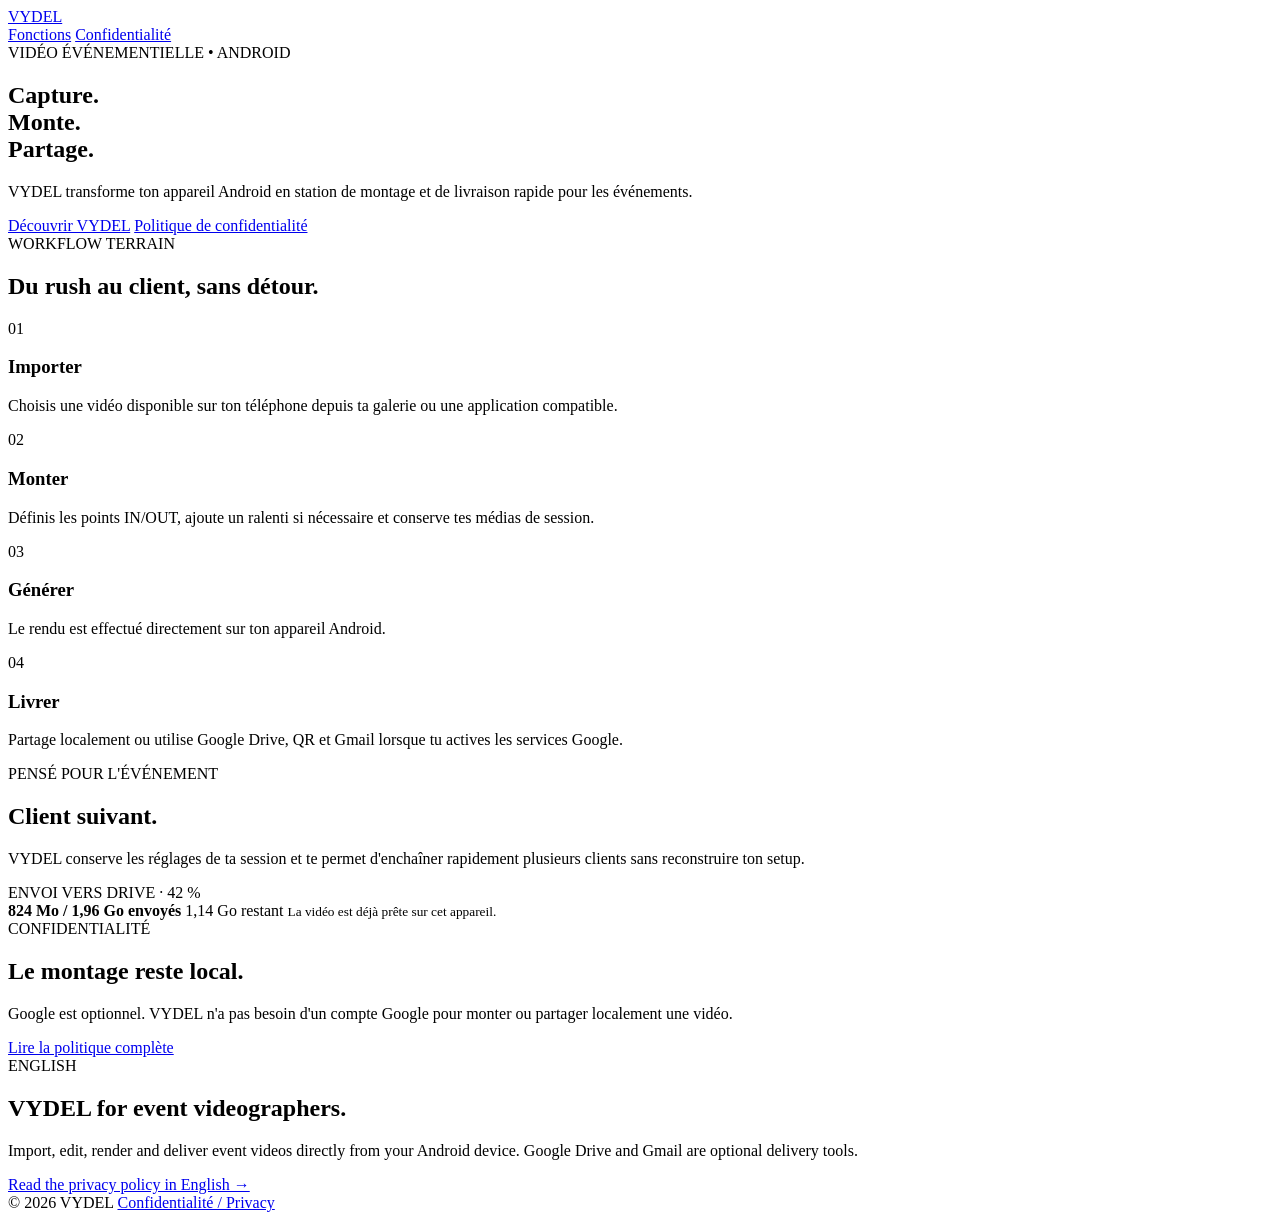
==== index.html @ 99737120 "Add VYDEL public homepage" ====
<!doctype html>
<html lang="fr">
<head>
  <meta charset="utf-8">
  <meta name="viewport" content="width=device-width,initial-scale=1">
  <meta name="theme-color" content="#F5F1E8">
  <meta name="description" content="VYDEL — Monte et livre tes vidéos événementielles directement sur Android.">
  <title>VYDEL — Capture • Monte • Partage</title>
  <link rel="stylesheet" href="style.css">
</head>
<body>
  <header class="site-header">
    <a class="brand" href="./">VYDEL</a>
    <nav>
      <a href="#features">Fonctions</a>
      <a href="privacy.html">Confidentialité</a>
    </nav>
  </header>

  <main>
    <section class="hero">
      <div class="eyebrow">VIDÉO ÉVÉNEMENTIELLE • ANDROID</div>
      <h1>Capture.<br>Monte.<br>Partage.</h1>
      <p class="lead">VYDEL transforme ton appareil Android en station de montage et de livraison rapide pour les événements.</p>
      <div class="hero-actions">
        <a class="button primary" href="#features">Découvrir VYDEL</a>
        <a class="button secondary" href="privacy.html">Politique de confidentialité</a>
      </div>
    </section>

    <section id="features" class="section">
      <div class="section-heading">
        <div class="eyebrow">WORKFLOW TERRAIN</div>
        <h2>Du rush au client, sans détour.</h2>
      </div>
      <div class="grid">
        <article class="card"><span>01</span><h3>Importer</h3><p>Choisis une vidéo disponible sur ton téléphone depuis ta galerie ou une application compatible.</p></article>
        <article class="card"><span>02</span><h3>Monter</h3><p>Définis les points IN/OUT, ajoute un ralenti si nécessaire et conserve tes médias de session.</p></article>
        <article class="card"><span>03</span><h3>Générer</h3><p>Le rendu est effectué directement sur ton appareil Android.</p></article>
        <article class="card"><span>04</span><h3>Livrer</h3><p>Partage localement ou utilise Google Drive, QR et Gmail lorsque tu actives les services Google.</p></article>
      </div>
    </section>

    <section class="section split">
      <div>
        <div class="eyebrow">PENSÉ POUR L'ÉVÉNEMENT</div>
        <h2>Client suivant.</h2>
        <p>VYDEL conserve les réglages de ta session et te permet d'enchaîner rapidement plusieurs clients sans reconstruire ton setup.</p>
      </div>
      <div class="status-card">
        <div class="status-title">ENVOI VERS DRIVE · 42 %</div>
        <div class="progress"><div></div></div>
        <strong>824 Mo / 1,96 Go envoyés</strong>
        <span>1,14 Go restant</span>
        <small>La vidéo est déjà prête sur cet appareil.</small>
      </div>
    </section>

    <section class="section privacy-callout">
      <div>
        <div class="eyebrow">CONFIDENTIALITÉ</div>
        <h2>Le montage reste local.</h2>
        <p>Google est optionnel. VYDEL n'a pas besoin d'un compte Google pour monter ou partager localement une vidéo.</p>
      </div>
      <a class="button secondary" href="privacy.html">Lire la politique complète</a>
    </section>

    <section class="section english">
      <div class="eyebrow">ENGLISH</div>
      <h2>VYDEL for event videographers.</h2>
      <p>Import, edit, render and deliver event videos directly from your Android device. Google Drive and Gmail are optional delivery tools.</p>
      <a class="text-link" href="privacy.html#english">Read the privacy policy in English →</a>
    </section>
  </main>

  <footer>
    <span>© 2026 VYDEL</span>
    <a href="privacy.html">Confidentialité / Privacy</a>
  </footer>
</body>
</html>
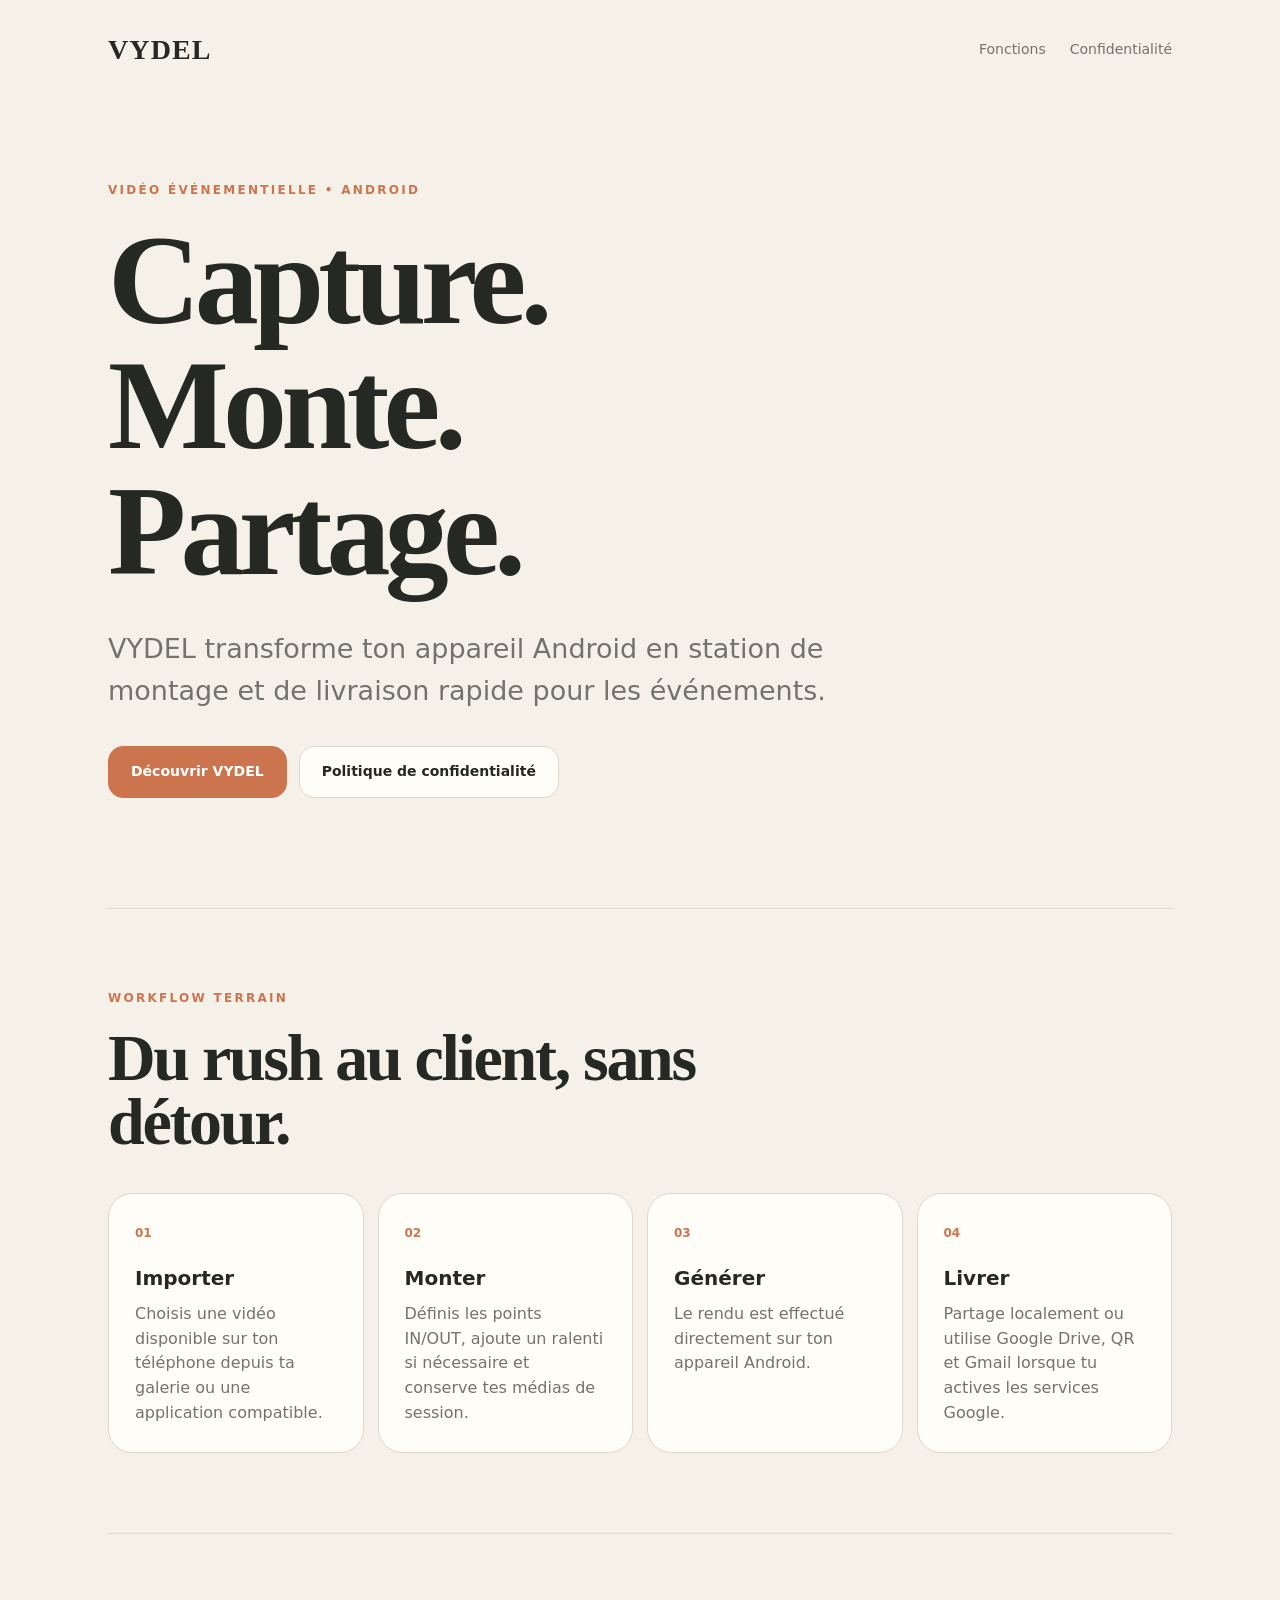
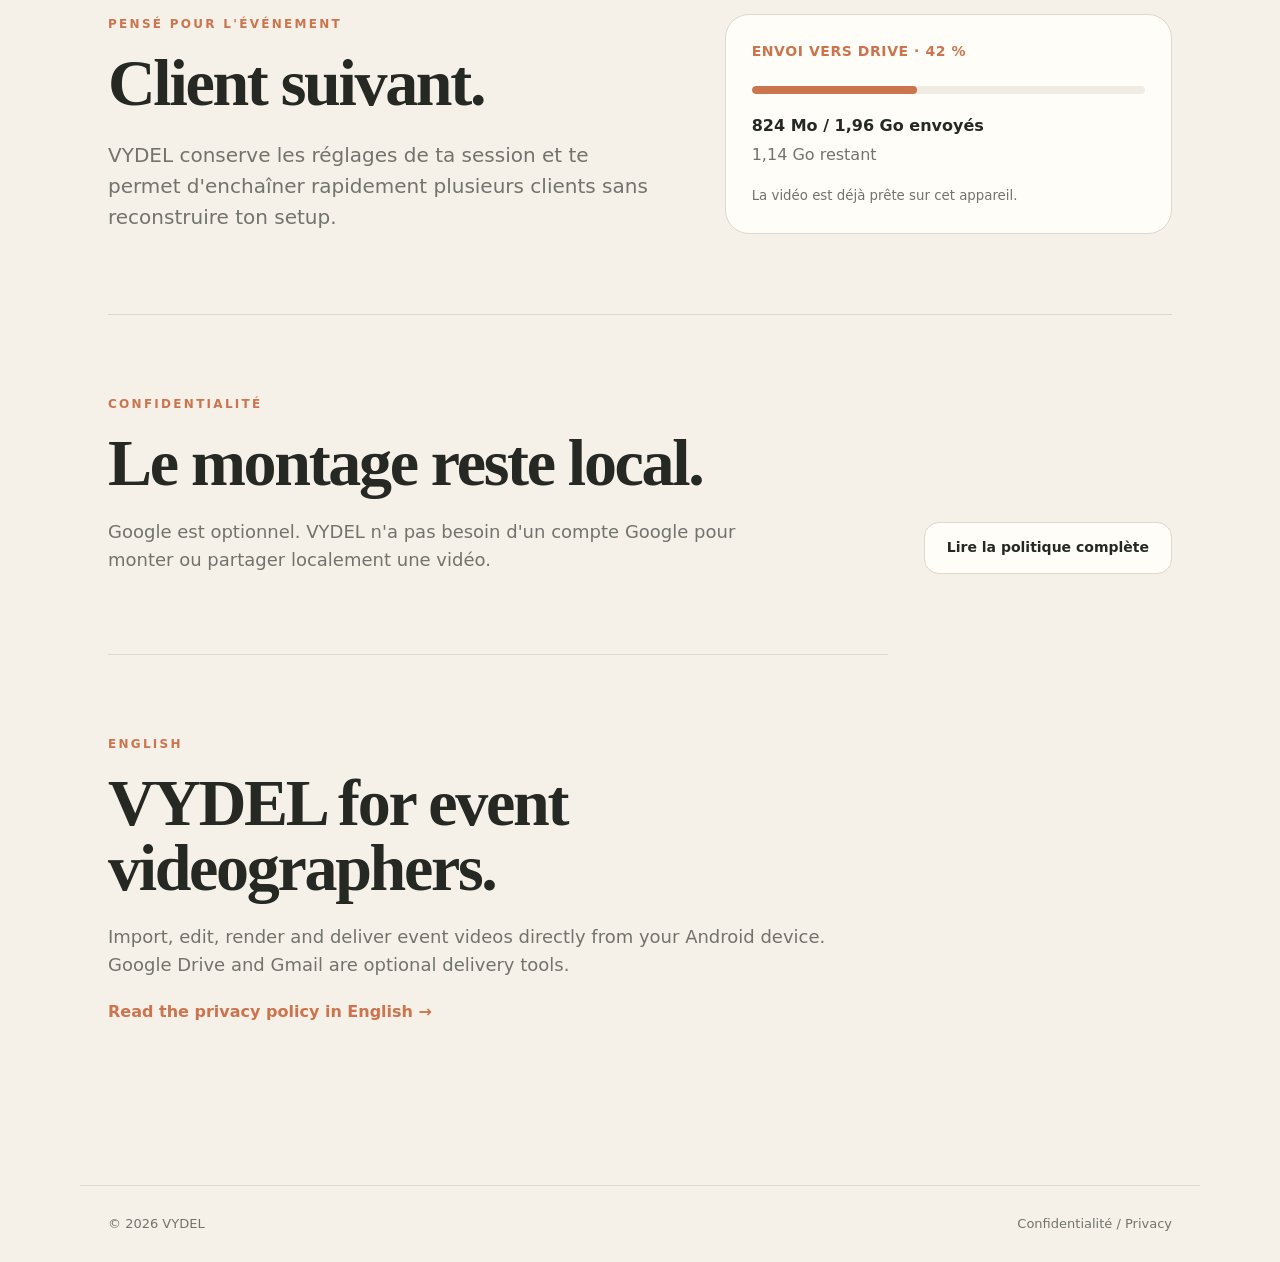
==== commit dac0cb42: "Add VYDEL logo and favicon to public homepage" ====
--- a/index.html
+++ b/index.html
@@ -6,11 +6,13 @@
   <meta name="theme-color" content="#F5F1E8">
   <meta name="description" content="VYDEL — Monte et livre tes vidéos événementielles directement sur Android.">
   <title>VYDEL — Capture • Monte • Partage</title>
+  <link rel="icon" type="image/png" href="assets/vydel-logo.png">
+  <link rel="apple-touch-icon" href="assets/vydel-logo.png">
   <link rel="stylesheet" href="style.css">
 </head>
 <body>
   <header class="site-header">
-    <a class="brand" href="./">VYDEL</a>
+    <a class="brand" href="./"><img src="assets/vydel-logo.png" alt=""><span>VYDEL</span></a>
     <nav>
       <a href="#features">Fonctions</a>
       <a href="privacy.html">Confidentialité</a>
--- a/style.css
+++ b/style.css
@@ -0,0 +1,2 @@
+:root{--bg:#f5f1e8;--surface:#fffdf8;--surface2:#f1ece3;--text:#252823;--muted:#72736d;--border:#ded7cb;--terra:#cc744e;--terra-soft:#f2ddd2;--sage:#67866e;--sage-soft:#e7efe6;--max:1120px}
+*{box-sizing:border-box}html{scroll-behavior:smooth}body{margin:0;background:var(--bg);color:var(--text);font-family:Inter,ui-sans-serif,system-ui,-apple-system,BlinkMacSystemFont,"Segoe UI",sans-serif;line-height:1.55}a{color:inherit;text-decoration:none}.site-header{max-width:var(--max);margin:auto;padding:28px 28px 10px;display:flex;align-items:center;justify-content:space-between}.brand{font-family:Georgia,"Times New Roman",serif;font-weight:700;font-size:28px;letter-spacing:.04em}nav{display:flex;gap:24px;color:var(--muted);font-size:14px}nav a:hover,.text-link:hover{color:var(--terra)}main{max-width:var(--max);margin:auto;padding:0 28px 80px}.hero{padding:100px 0 110px;max-width:850px}.eyebrow{font-size:12px;letter-spacing:.19em;font-weight:800;color:var(--terra);margin-bottom:18px}h1,h2{font-family:Georgia,"Times New Roman",serif;line-height:.98;margin:0}h1{font-size:clamp(60px,11vw,128px);letter-spacing:-.045em}h2{font-size:clamp(38px,6vw,66px);letter-spacing:-.035em}.lead{font-size:clamp(19px,2.7vw,27px);max-width:720px;color:var(--muted);margin:34px 0}.hero-actions{display:flex;gap:12px;flex-wrap:wrap}.button{display:inline-flex;min-height:52px;padding:0 22px;border-radius:15px;align-items:center;justify-content:center;font-weight:700;font-size:14px;border:1px solid var(--border)}.primary{background:var(--terra);border-color:var(--terra);color:#fff}.secondary{background:var(--surface)}.section{padding:80px 0;border-top:1px solid var(--border)}.section-heading{max-width:760px;margin-bottom:38px}.grid{display:grid;grid-template-columns:repeat(4,1fr);gap:14px}.card,.status-card,.legal-card{background:var(--surface);border:1px solid var(--border);border-radius:24px;padding:26px}.card span{color:var(--terra);font-weight:800;font-size:12px}.card h3{font-size:20px;margin:18px 0 8px}.card p,.split p,.english p,.privacy-callout p{color:var(--muted);margin:0}.split{display:grid;grid-template-columns:1.1fr .9fr;gap:70px;align-items:center}.split>div:first-child p{font-size:20px;margin-top:24px;max-width:600px}.status-title{font-size:14px;font-weight:800;color:var(--terra);letter-spacing:.04em}.progress{height:8px;background:var(--surface2);border-radius:999px;margin:20px 0 16px;overflow:hidden}.progress div{width:42%;height:100%;background:var(--terra);border-radius:999px}.status-card{display:flex;flex-direction:column;gap:4px}.status-card span,.status-card small{color:var(--muted)}.status-card small{margin-top:14px}.privacy-callout{display:flex;justify-content:space-between;align-items:end;gap:32px}.privacy-callout p{font-size:18px;max-width:650px;margin-top:22px}.english{max-width:780px}.english p{font-size:18px;margin:22px 0}.text-link{font-weight:700;color:var(--terra)}footer{max-width:var(--max);margin:auto;padding:28px;border-top:1px solid var(--border);display:flex;justify-content:space-between;color:var(--muted);font-size:13px}.legal{max-width:900px}.legal-head{padding:90px 0 32px}.legal-head h1{font-size:clamp(48px,8vw,78px)}.legal-head p{color:var(--muted)}.legal-card{padding:36px}.legal-card h2{font-size:28px;line-height:1.15;margin:34px 0 10px}.legal-card p{color:var(--muted)}.english-head{margin-top:30px}@media(max-width:820px){.site-header{padding:22px 20px 6px}nav{gap:14px}nav a:first-child{display:none}main{padding:0 20px 64px}.hero{padding:72px 0 84px}.grid{grid-template-columns:1fr 1fr}.split{grid-template-columns:1fr;gap:34px}.privacy-callout{align-items:flex-start;flex-direction:column}.legal-card{padding:24px}footer{padding:24px 20px;gap:18px;flex-direction:column}}@media(max-width:520px){.grid{grid-template-columns:1fr}.hero-actions{flex-direction:column}.button{width:100%}}
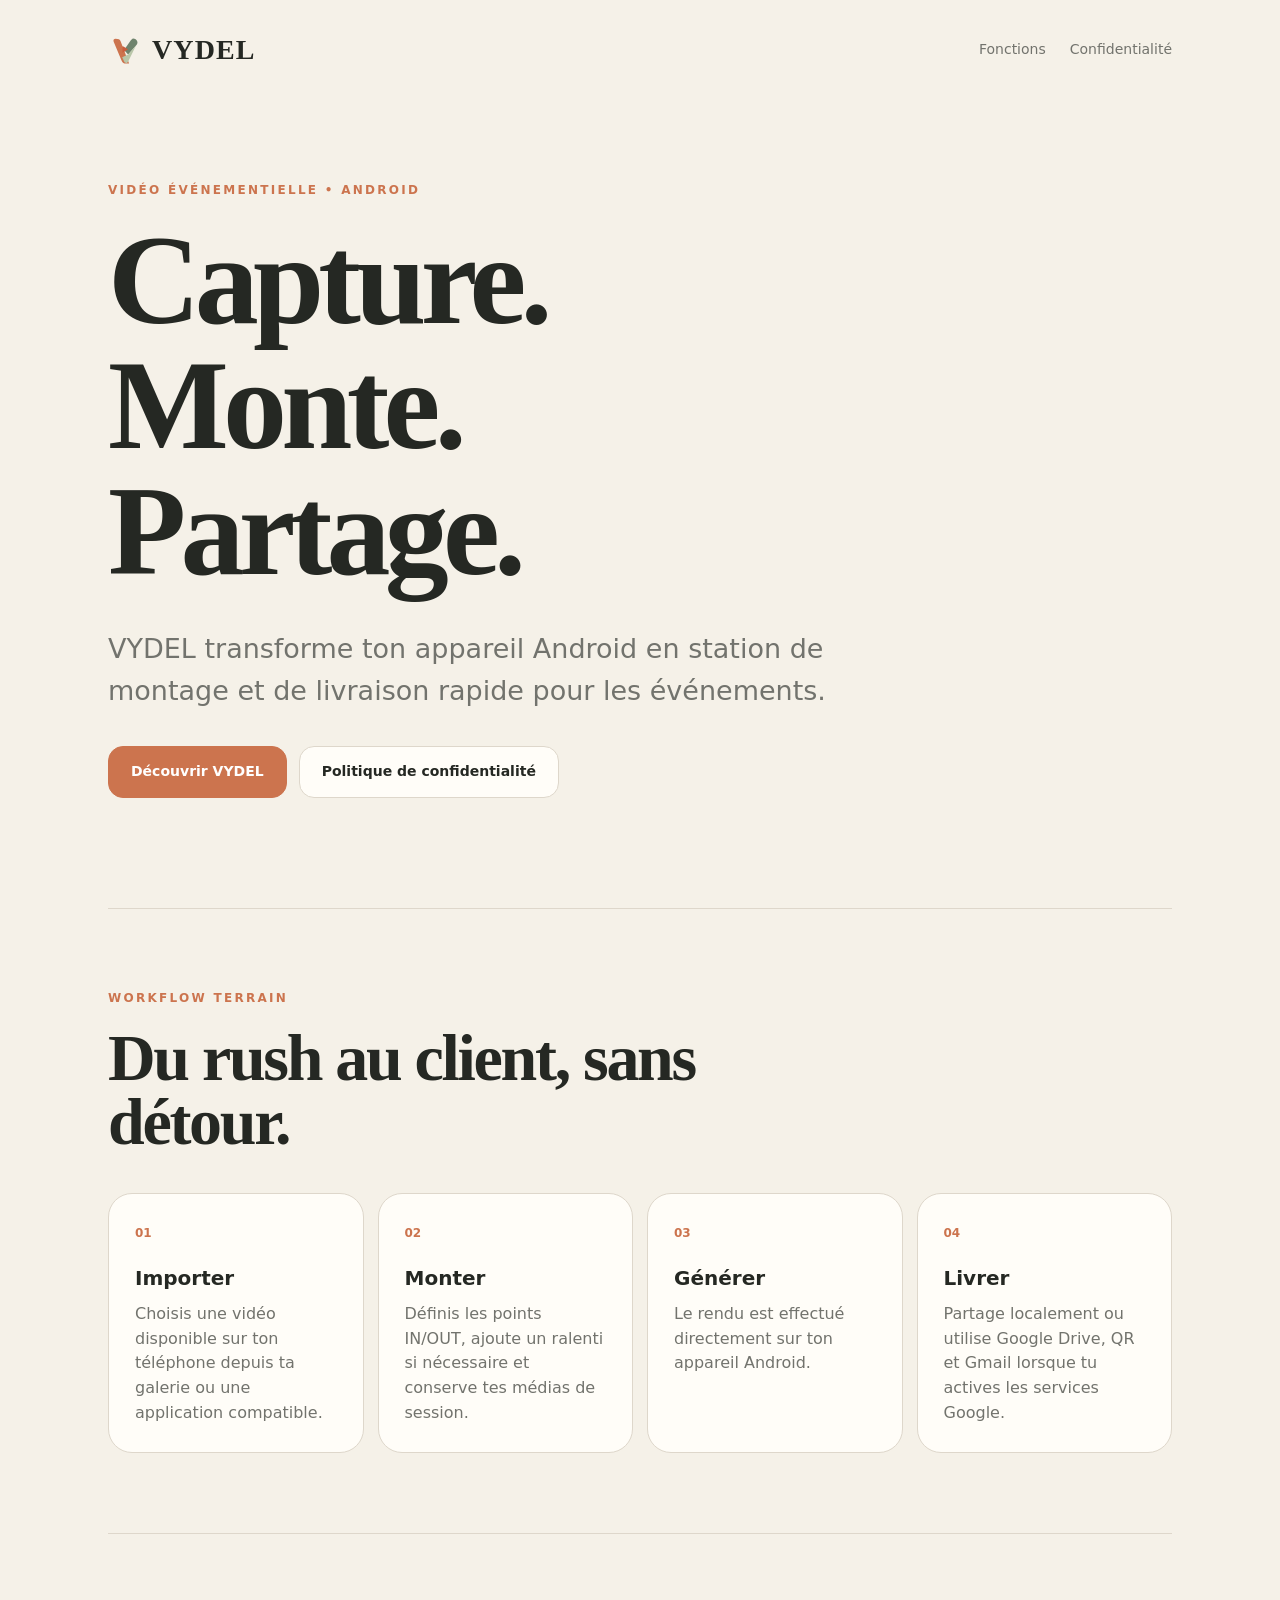
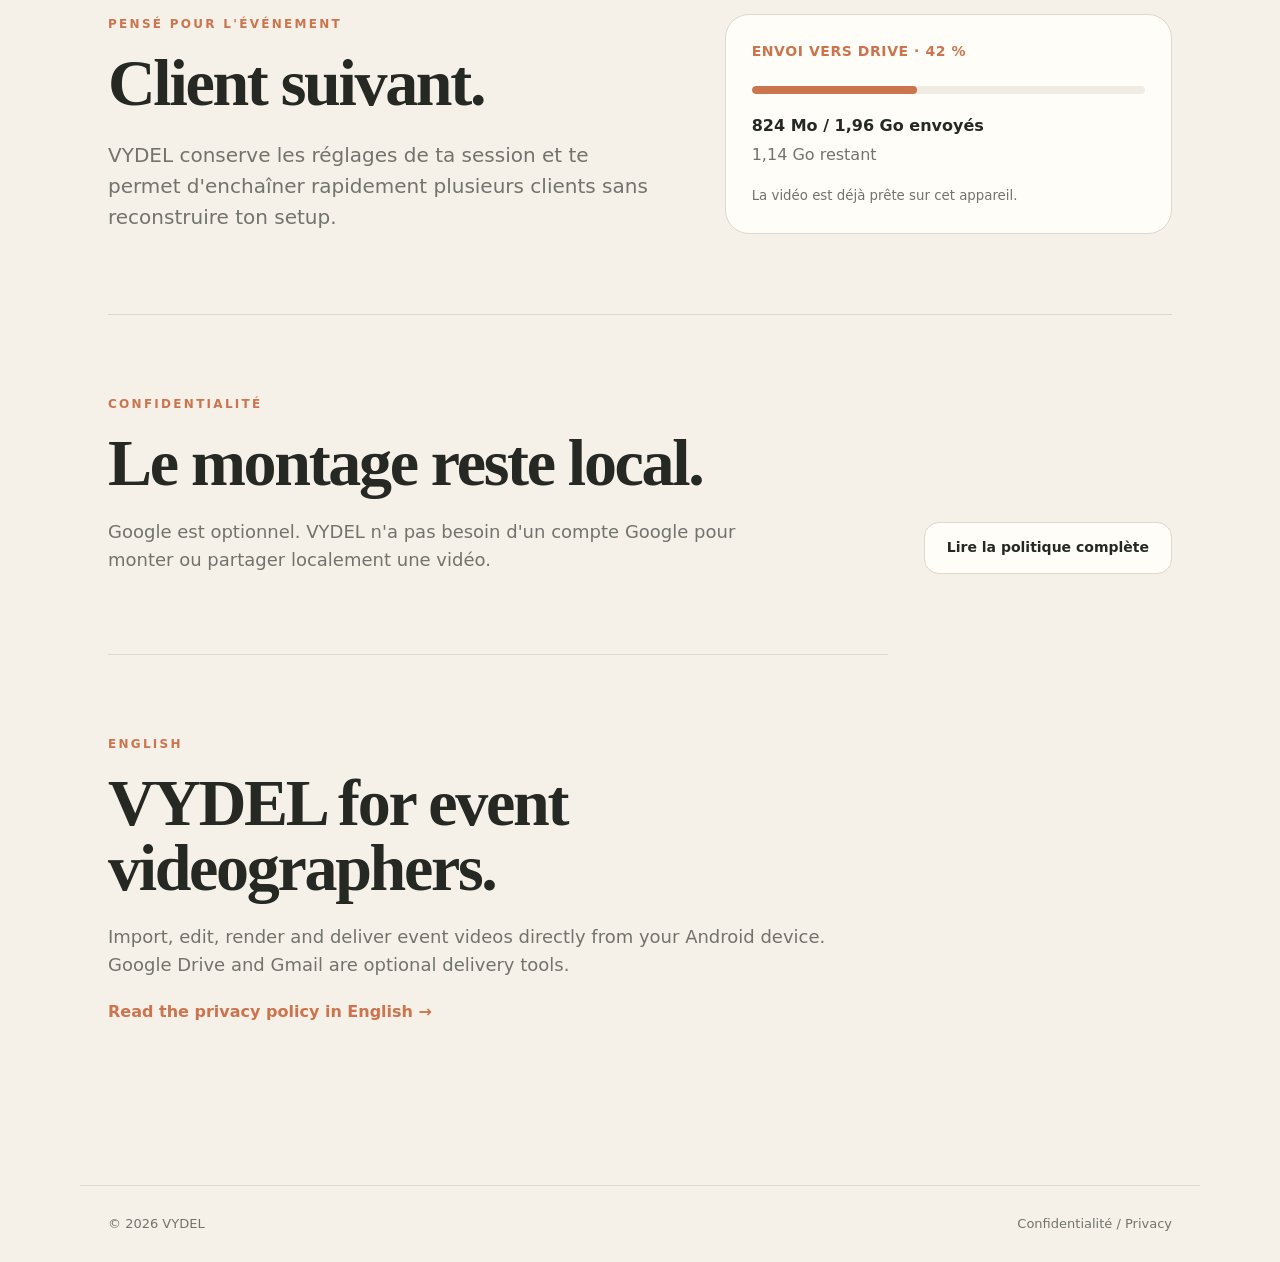
==== commit 432a3053: "Use visible SVG logo on VYDEL homepage" ====
--- a/index.html
+++ b/index.html
@@ -6,13 +6,13 @@
   <meta name="theme-color" content="#F5F1E8">
   <meta name="description" content="VYDEL — Monte et livre tes vidéos événementielles directement sur Android.">
   <title>VYDEL — Capture • Monte • Partage</title>
-  <link rel="icon" type="image/png" href="assets/vydel-logo.png">
-  <link rel="apple-touch-icon" href="assets/vydel-logo.png">
+  <link rel="icon" type="image/png" href="assets/vydel-logo.svg">
+  <link rel="apple-touch-icon" href="assets/vydel-logo.svg">
   <link rel="stylesheet" href="style.css">
 </head>
 <body>
   <header class="site-header">
-    <a class="brand" href="./"><img src="assets/vydel-logo.png" alt=""><span>VYDEL</span></a>
+    <a class="brand" href="./"><img src="assets/vydel-logo.svg" alt=""><span>VYDEL</span></a>
     <nav>
       <a href="#features">Fonctions</a>
       <a href="privacy.html">Confidentialité</a>
--- a/style.css
+++ b/style.css
@@ -1,2 +1,2 @@
 :root{--bg:#f5f1e8;--surface:#fffdf8;--surface2:#f1ece3;--text:#252823;--muted:#72736d;--border:#ded7cb;--terra:#cc744e;--terra-soft:#f2ddd2;--sage:#67866e;--sage-soft:#e7efe6;--max:1120px}
-*{box-sizing:border-box}html{scroll-behavior:smooth}body{margin:0;background:var(--bg);color:var(--text);font-family:Inter,ui-sans-serif,system-ui,-apple-system,BlinkMacSystemFont,"Segoe UI",sans-serif;line-height:1.55}a{color:inherit;text-decoration:none}.site-header{max-width:var(--max);margin:auto;padding:28px 28px 10px;display:flex;align-items:center;justify-content:space-between}.brand{font-family:Georgia,"Times New Roman",serif;font-weight:700;font-size:28px;letter-spacing:.04em}nav{display:flex;gap:24px;color:var(--muted);font-size:14px}nav a:hover,.text-link:hover{color:var(--terra)}main{max-width:var(--max);margin:auto;padding:0 28px 80px}.hero{padding:100px 0 110px;max-width:850px}.eyebrow{font-size:12px;letter-spacing:.19em;font-weight:800;color:var(--terra);margin-bottom:18px}h1,h2{font-family:Georgia,"Times New Roman",serif;line-height:.98;margin:0}h1{font-size:clamp(60px,11vw,128px);letter-spacing:-.045em}h2{font-size:clamp(38px,6vw,66px);letter-spacing:-.035em}.lead{font-size:clamp(19px,2.7vw,27px);max-width:720px;color:var(--muted);margin:34px 0}.hero-actions{display:flex;gap:12px;flex-wrap:wrap}.button{display:inline-flex;min-height:52px;padding:0 22px;border-radius:15px;align-items:center;justify-content:center;font-weight:700;font-size:14px;border:1px solid var(--border)}.primary{background:var(--terra);border-color:var(--terra);color:#fff}.secondary{background:var(--surface)}.section{padding:80px 0;border-top:1px solid var(--border)}.section-heading{max-width:760px;margin-bottom:38px}.grid{display:grid;grid-template-columns:repeat(4,1fr);gap:14px}.card,.status-card,.legal-card{background:var(--surface);border:1px solid var(--border);border-radius:24px;padding:26px}.card span{color:var(--terra);font-weight:800;font-size:12px}.card h3{font-size:20px;margin:18px 0 8px}.card p,.split p,.english p,.privacy-callout p{color:var(--muted);margin:0}.split{display:grid;grid-template-columns:1.1fr .9fr;gap:70px;align-items:center}.split>div:first-child p{font-size:20px;margin-top:24px;max-width:600px}.status-title{font-size:14px;font-weight:800;color:var(--terra);letter-spacing:.04em}.progress{height:8px;background:var(--surface2);border-radius:999px;margin:20px 0 16px;overflow:hidden}.progress div{width:42%;height:100%;background:var(--terra);border-radius:999px}.status-card{display:flex;flex-direction:column;gap:4px}.status-card span,.status-card small{color:var(--muted)}.status-card small{margin-top:14px}.privacy-callout{display:flex;justify-content:space-between;align-items:end;gap:32px}.privacy-callout p{font-size:18px;max-width:650px;margin-top:22px}.english{max-width:780px}.english p{font-size:18px;margin:22px 0}.text-link{font-weight:700;color:var(--terra)}footer{max-width:var(--max);margin:auto;padding:28px;border-top:1px solid var(--border);display:flex;justify-content:space-between;color:var(--muted);font-size:13px}.legal{max-width:900px}.legal-head{padding:90px 0 32px}.legal-head h1{font-size:clamp(48px,8vw,78px)}.legal-head p{color:var(--muted)}.legal-card{padding:36px}.legal-card h2{font-size:28px;line-height:1.15;margin:34px 0 10px}.legal-card p{color:var(--muted)}.english-head{margin-top:30px}@media(max-width:820px){.site-header{padding:22px 20px 6px}nav{gap:14px}nav a:first-child{display:none}main{padding:0 20px 64px}.hero{padding:72px 0 84px}.grid{grid-template-columns:1fr 1fr}.split{grid-template-columns:1fr;gap:34px}.privacy-callout{align-items:flex-start;flex-direction:column}.legal-card{padding:24px}footer{padding:24px 20px;gap:18px;flex-direction:column}}@media(max-width:520px){.grid{grid-template-columns:1fr}.hero-actions{flex-direction:column}.button{width:100%}}+*{box-sizing:border-box}html{scroll-behavior:smooth}body{margin:0;background:var(--bg);color:var(--text);font-family:Inter,ui-sans-serif,system-ui,-apple-system,BlinkMacSystemFont,"Segoe UI",sans-serif;line-height:1.55}a{color:inherit;text-decoration:none}.site-header{max-width:var(--max);margin:auto;padding:28px 28px 10px;display:flex;align-items:center;justify-content:space-between}.brand{display:inline-flex;align-items:center;gap:10px;font-family:Georgia,"Times New Roman",serif;font-weight:700;font-size:28px;letter-spacing:.04em}.brand img{width:34px;height:34px;object-fit:contain;display:block}nav{display:flex;gap:24px;color:var(--muted);font-size:14px}nav a:hover,.text-link:hover{color:var(--terra)}main{max-width:var(--max);margin:auto;padding:0 28px 80px}.hero{padding:100px 0 110px;max-width:850px}.eyebrow{font-size:12px;letter-spacing:.19em;font-weight:800;color:var(--terra);margin-bottom:18px}h1,h2{font-family:Georgia,"Times New Roman",serif;line-height:.98;margin:0}h1{font-size:clamp(60px,11vw,128px);letter-spacing:-.045em}h2{font-size:clamp(38px,6vw,66px);letter-spacing:-.035em}.lead{font-size:clamp(19px,2.7vw,27px);max-width:720px;color:var(--muted);margin:34px 0}.hero-actions{display:flex;gap:12px;flex-wrap:wrap}.button{display:inline-flex;min-height:52px;padding:0 22px;border-radius:15px;align-items:center;justify-content:center;font-weight:700;font-size:14px;border:1px solid var(--border)}.primary{background:var(--terra);border-color:var(--terra);color:#fff}.secondary{background:var(--surface)}.section{padding:80px 0;border-top:1px solid var(--border)}.section-heading{max-width:760px;margin-bottom:38px}.grid{display:grid;grid-template-columns:repeat(4,1fr);gap:14px}.card,.status-card,.legal-card{background:var(--surface);border:1px solid var(--border);border-radius:24px;padding:26px}.card span{color:var(--terra);font-weight:800;font-size:12px}.card h3{font-size:20px;margin:18px 0 8px}.card p,.split p,.english p,.privacy-callout p{color:var(--muted);margin:0}.split{display:grid;grid-template-columns:1.1fr .9fr;gap:70px;align-items:center}.split>div:first-child p{font-size:20px;margin-top:24px;max-width:600px}.status-title{font-size:14px;font-weight:800;color:var(--terra);letter-spacing:.04em}.progress{height:8px;background:var(--surface2);border-radius:999px;margin:20px 0 16px;overflow:hidden}.progress div{width:42%;height:100%;background:var(--terra);border-radius:999px}.status-card{display:flex;flex-direction:column;gap:4px}.status-card span,.status-card small{color:var(--muted)}.status-card small{margin-top:14px}.privacy-callout{display:flex;justify-content:space-between;align-items:end;gap:32px}.privacy-callout p{font-size:18px;max-width:650px;margin-top:22px}.english{max-width:780px}.english p{font-size:18px;margin:22px 0}.text-link{font-weight:700;color:var(--terra)}footer{max-width:var(--max);margin:auto;padding:28px;border-top:1px solid var(--border);display:flex;justify-content:space-between;color:var(--muted);font-size:13px}.legal{max-width:900px}.legal-head{padding:90px 0 32px}.legal-head h1{font-size:clamp(48px,8vw,78px)}.legal-head p{color:var(--muted)}.legal-card{padding:36px}.legal-card h2{font-size:28px;line-height:1.15;margin:34px 0 10px}.legal-card p{color:var(--muted)}.english-head{margin-top:30px}@media(max-width:820px){.site-header{padding:22px 20px 6px}nav{gap:14px}nav a:first-child{display:none}main{padding:0 20px 64px}.hero{padding:72px 0 84px}.grid{grid-template-columns:1fr 1fr}.split{grid-template-columns:1fr;gap:34px}.privacy-callout{align-items:flex-start;flex-direction:column}.legal-card{padding:24px}footer{padding:24px 20px;gap:18px;flex-direction:column}}@media(max-width:520px){.grid{grid-template-columns:1fr}.hero-actions{flex-direction:column}.button{width:100%}}
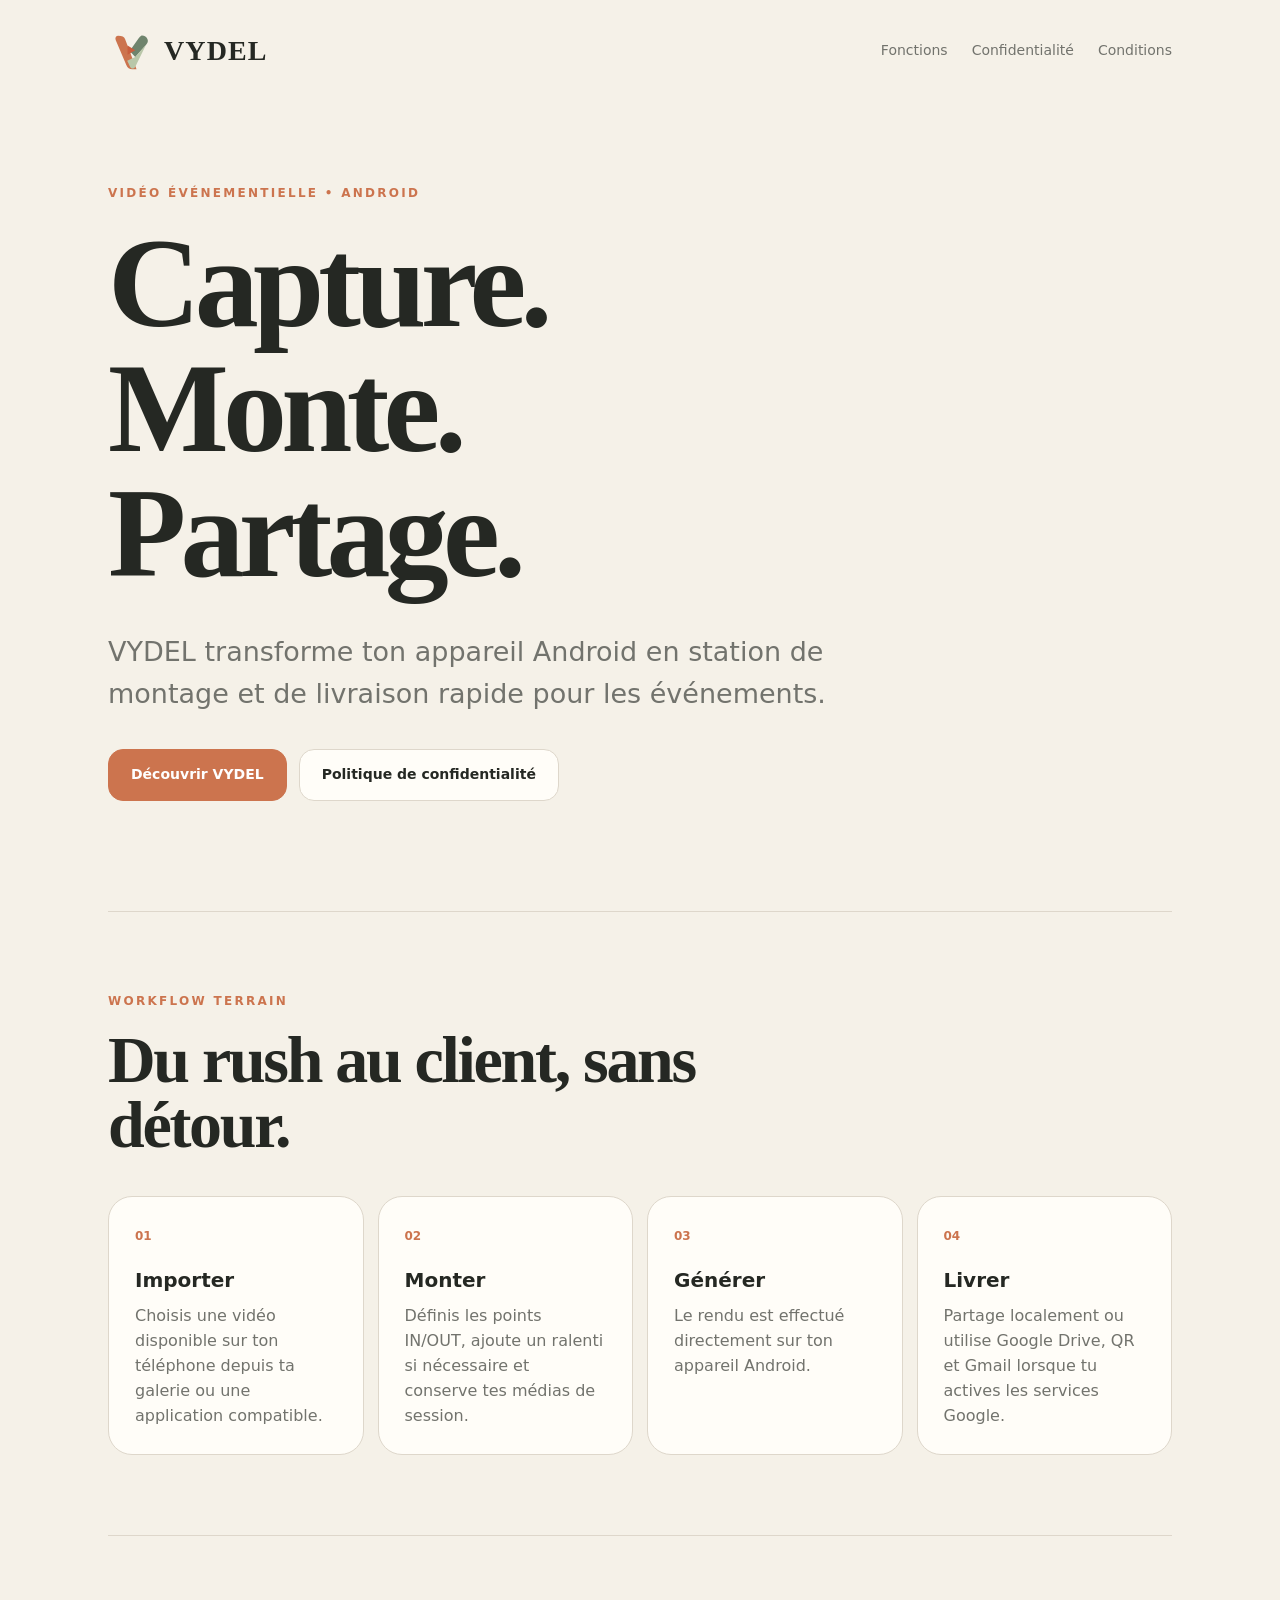
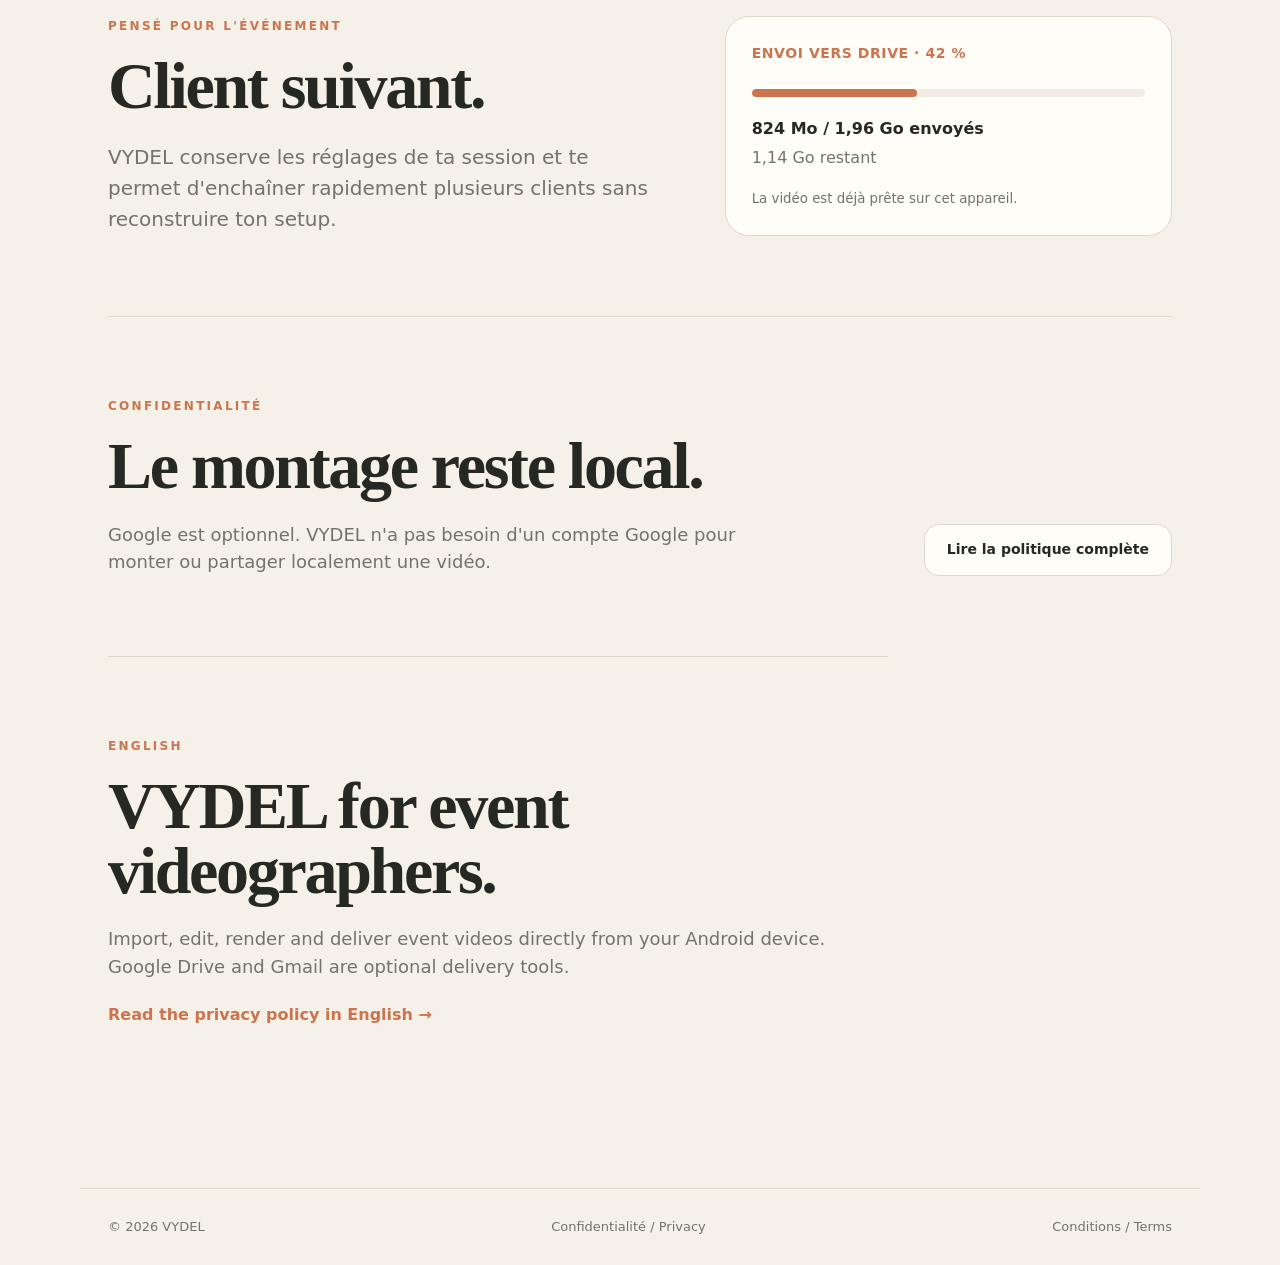
==== commit 78052a13: "Link VYDEL terms from site" ====
--- a/index.html
+++ b/index.html
@@ -16,6 +16,7 @@
     <nav>
       <a href="#features">Fonctions</a>
       <a href="privacy.html">Confidentialité</a>
+      <a href="terms.html">Conditions</a>
     </nav>
   </header>
 
@@ -78,6 +79,7 @@
   <footer>
     <span>© 2026 VYDEL</span>
     <a href="privacy.html">Confidentialité / Privacy</a>
+    <a href="terms.html">Conditions / Terms</a>
   </footer>
 </body>
 </html>
--- a/style.css
+++ b/style.css
@@ -1,2 +1,2 @@
 :root{--bg:#f5f1e8;--surface:#fffdf8;--surface2:#f1ece3;--text:#252823;--muted:#72736d;--border:#ded7cb;--terra:#cc744e;--terra-soft:#f2ddd2;--sage:#67866e;--sage-soft:#e7efe6;--max:1120px}
-*{box-sizing:border-box}html{scroll-behavior:smooth}body{margin:0;background:var(--bg);color:var(--text);font-family:Inter,ui-sans-serif,system-ui,-apple-system,BlinkMacSystemFont,"Segoe UI",sans-serif;line-height:1.55}a{color:inherit;text-decoration:none}.site-header{max-width:var(--max);margin:auto;padding:28px 28px 10px;display:flex;align-items:center;justify-content:space-between}.brand{display:inline-flex;align-items:center;gap:10px;font-family:Georgia,"Times New Roman",serif;font-weight:700;font-size:28px;letter-spacing:.04em}.brand img{width:34px;height:34px;object-fit:contain;display:block}nav{display:flex;gap:24px;color:var(--muted);font-size:14px}nav a:hover,.text-link:hover{color:var(--terra)}main{max-width:var(--max);margin:auto;padding:0 28px 80px}.hero{padding:100px 0 110px;max-width:850px}.eyebrow{font-size:12px;letter-spacing:.19em;font-weight:800;color:var(--terra);margin-bottom:18px}h1,h2{font-family:Georgia,"Times New Roman",serif;line-height:.98;margin:0}h1{font-size:clamp(60px,11vw,128px);letter-spacing:-.045em}h2{font-size:clamp(38px,6vw,66px);letter-spacing:-.035em}.lead{font-size:clamp(19px,2.7vw,27px);max-width:720px;color:var(--muted);margin:34px 0}.hero-actions{display:flex;gap:12px;flex-wrap:wrap}.button{display:inline-flex;min-height:52px;padding:0 22px;border-radius:15px;align-items:center;justify-content:center;font-weight:700;font-size:14px;border:1px solid var(--border)}.primary{background:var(--terra);border-color:var(--terra);color:#fff}.secondary{background:var(--surface)}.section{padding:80px 0;border-top:1px solid var(--border)}.section-heading{max-width:760px;margin-bottom:38px}.grid{display:grid;grid-template-columns:repeat(4,1fr);gap:14px}.card,.status-card,.legal-card{background:var(--surface);border:1px solid var(--border);border-radius:24px;padding:26px}.card span{color:var(--terra);font-weight:800;font-size:12px}.card h3{font-size:20px;margin:18px 0 8px}.card p,.split p,.english p,.privacy-callout p{color:var(--muted);margin:0}.split{display:grid;grid-template-columns:1.1fr .9fr;gap:70px;align-items:center}.split>div:first-child p{font-size:20px;margin-top:24px;max-width:600px}.status-title{font-size:14px;font-weight:800;color:var(--terra);letter-spacing:.04em}.progress{height:8px;background:var(--surface2);border-radius:999px;margin:20px 0 16px;overflow:hidden}.progress div{width:42%;height:100%;background:var(--terra);border-radius:999px}.status-card{display:flex;flex-direction:column;gap:4px}.status-card span,.status-card small{color:var(--muted)}.status-card small{margin-top:14px}.privacy-callout{display:flex;justify-content:space-between;align-items:end;gap:32px}.privacy-callout p{font-size:18px;max-width:650px;margin-top:22px}.english{max-width:780px}.english p{font-size:18px;margin:22px 0}.text-link{font-weight:700;color:var(--terra)}footer{max-width:var(--max);margin:auto;padding:28px;border-top:1px solid var(--border);display:flex;justify-content:space-between;color:var(--muted);font-size:13px}.legal{max-width:900px}.legal-head{padding:90px 0 32px}.legal-head h1{font-size:clamp(48px,8vw,78px)}.legal-head p{color:var(--muted)}.legal-card{padding:36px}.legal-card h2{font-size:28px;line-height:1.15;margin:34px 0 10px}.legal-card p{color:var(--muted)}.english-head{margin-top:30px}@media(max-width:820px){.site-header{padding:22px 20px 6px}nav{gap:14px}nav a:first-child{display:none}main{padding:0 20px 64px}.hero{padding:72px 0 84px}.grid{grid-template-columns:1fr 1fr}.split{grid-template-columns:1fr;gap:34px}.privacy-callout{align-items:flex-start;flex-direction:column}.legal-card{padding:24px}footer{padding:24px 20px;gap:18px;flex-direction:column}}@media(max-width:520px){.grid{grid-template-columns:1fr}.hero-actions{flex-direction:column}.button{width:100%}}+*{box-sizing:border-box}html{scroll-behavior:smooth}body{margin:0;background:var(--bg);color:var(--text);font-family:Inter,ui-sans-serif,system-ui,-apple-system,BlinkMacSystemFont,"Segoe UI",sans-serif;line-height:1.55}a{color:inherit;text-decoration:none}.site-header{max-width:var(--max);margin:auto;padding:28px 28px 10px;display:flex;align-items:center;justify-content:space-between}.brand{display:inline-flex;align-items:center;gap:10px;font-family:Georgia,"Times New Roman",serif;font-weight:700;font-size:28px;letter-spacing:.04em}.brand img{width:46px;height:46px;object-fit:contain;display:block;flex:0 0 auto}nav{display:flex;gap:24px;color:var(--muted);font-size:14px}nav a:hover,.text-link:hover{color:var(--terra)}main{max-width:var(--max);margin:auto;padding:0 28px 80px}.hero{padding:100px 0 110px;max-width:850px}.eyebrow{font-size:12px;letter-spacing:.19em;font-weight:800;color:var(--terra);margin-bottom:18px}h1,h2{font-family:Georgia,"Times New Roman",serif;line-height:.98;margin:0}h1{font-size:clamp(60px,11vw,128px);letter-spacing:-.045em}h2{font-size:clamp(38px,6vw,66px);letter-spacing:-.035em}.lead{font-size:clamp(19px,2.7vw,27px);max-width:720px;color:var(--muted);margin:34px 0}.hero-actions{display:flex;gap:12px;flex-wrap:wrap}.button{display:inline-flex;min-height:52px;padding:0 22px;border-radius:15px;align-items:center;justify-content:center;font-weight:700;font-size:14px;border:1px solid var(--border)}.primary{background:var(--terra);border-color:var(--terra);color:#fff}.secondary{background:var(--surface)}.section{padding:80px 0;border-top:1px solid var(--border)}.section-heading{max-width:760px;margin-bottom:38px}.grid{display:grid;grid-template-columns:repeat(4,1fr);gap:14px}.card,.status-card,.legal-card{background:var(--surface);border:1px solid var(--border);border-radius:24px;padding:26px}.card span{color:var(--terra);font-weight:800;font-size:12px}.card h3{font-size:20px;margin:18px 0 8px}.card p,.split p,.english p,.privacy-callout p{color:var(--muted);margin:0}.split{display:grid;grid-template-columns:1.1fr .9fr;gap:70px;align-items:center}.split>div:first-child p{font-size:20px;margin-top:24px;max-width:600px}.status-title{font-size:14px;font-weight:800;color:var(--terra);letter-spacing:.04em}.progress{height:8px;background:var(--surface2);border-radius:999px;margin:20px 0 16px;overflow:hidden}.progress div{width:42%;height:100%;background:var(--terra);border-radius:999px}.status-card{display:flex;flex-direction:column;gap:4px}.status-card span,.status-card small{color:var(--muted)}.status-card small{margin-top:14px}.privacy-callout{display:flex;justify-content:space-between;align-items:end;gap:32px}.privacy-callout p{font-size:18px;max-width:650px;margin-top:22px}.english{max-width:780px}.english p{font-size:18px;margin:22px 0}.text-link{font-weight:700;color:var(--terra)}footer{max-width:var(--max);margin:auto;padding:28px;border-top:1px solid var(--border);display:flex;justify-content:space-between;color:var(--muted);font-size:13px}.legal{max-width:900px}.legal-head{padding:90px 0 32px}.legal-head h1{font-size:clamp(48px,8vw,78px)}.legal-head p{color:var(--muted)}.legal-card{padding:36px}.legal-card h2{font-size:28px;line-height:1.15;margin:34px 0 10px}.legal-card p{color:var(--muted)}.english-head{margin-top:30px}@media(max-width:820px){.site-header{padding:22px 20px 6px}nav{gap:14px}nav a:first-child{display:none}main{padding:0 20px 64px}.hero{padding:72px 0 84px}.grid{grid-template-columns:1fr 1fr}.split{grid-template-columns:1fr;gap:34px}.privacy-callout{align-items:flex-start;flex-direction:column}.legal-card{padding:24px}footer{padding:24px 20px;gap:18px;flex-direction:column}}@media(max-width:520px){.grid{grid-template-columns:1fr}.hero-actions{flex-direction:column}.button{width:100%}}
